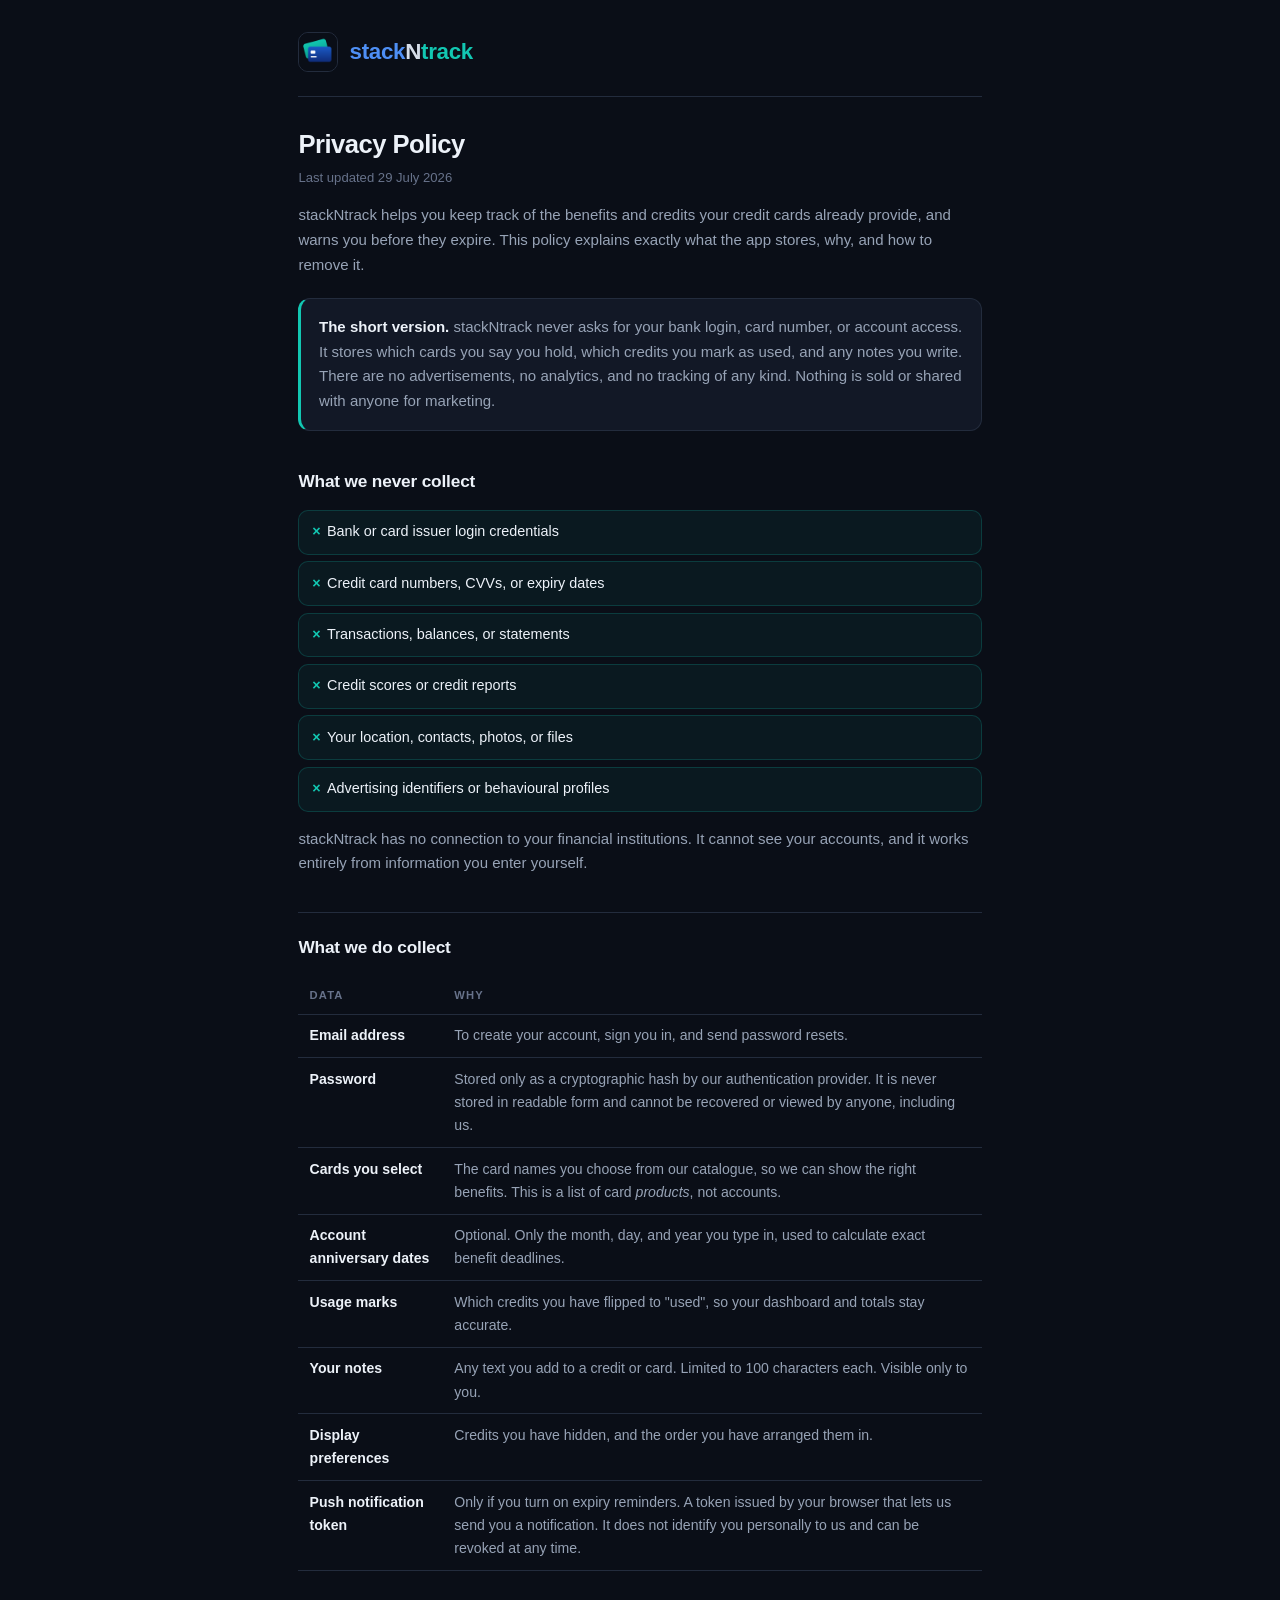
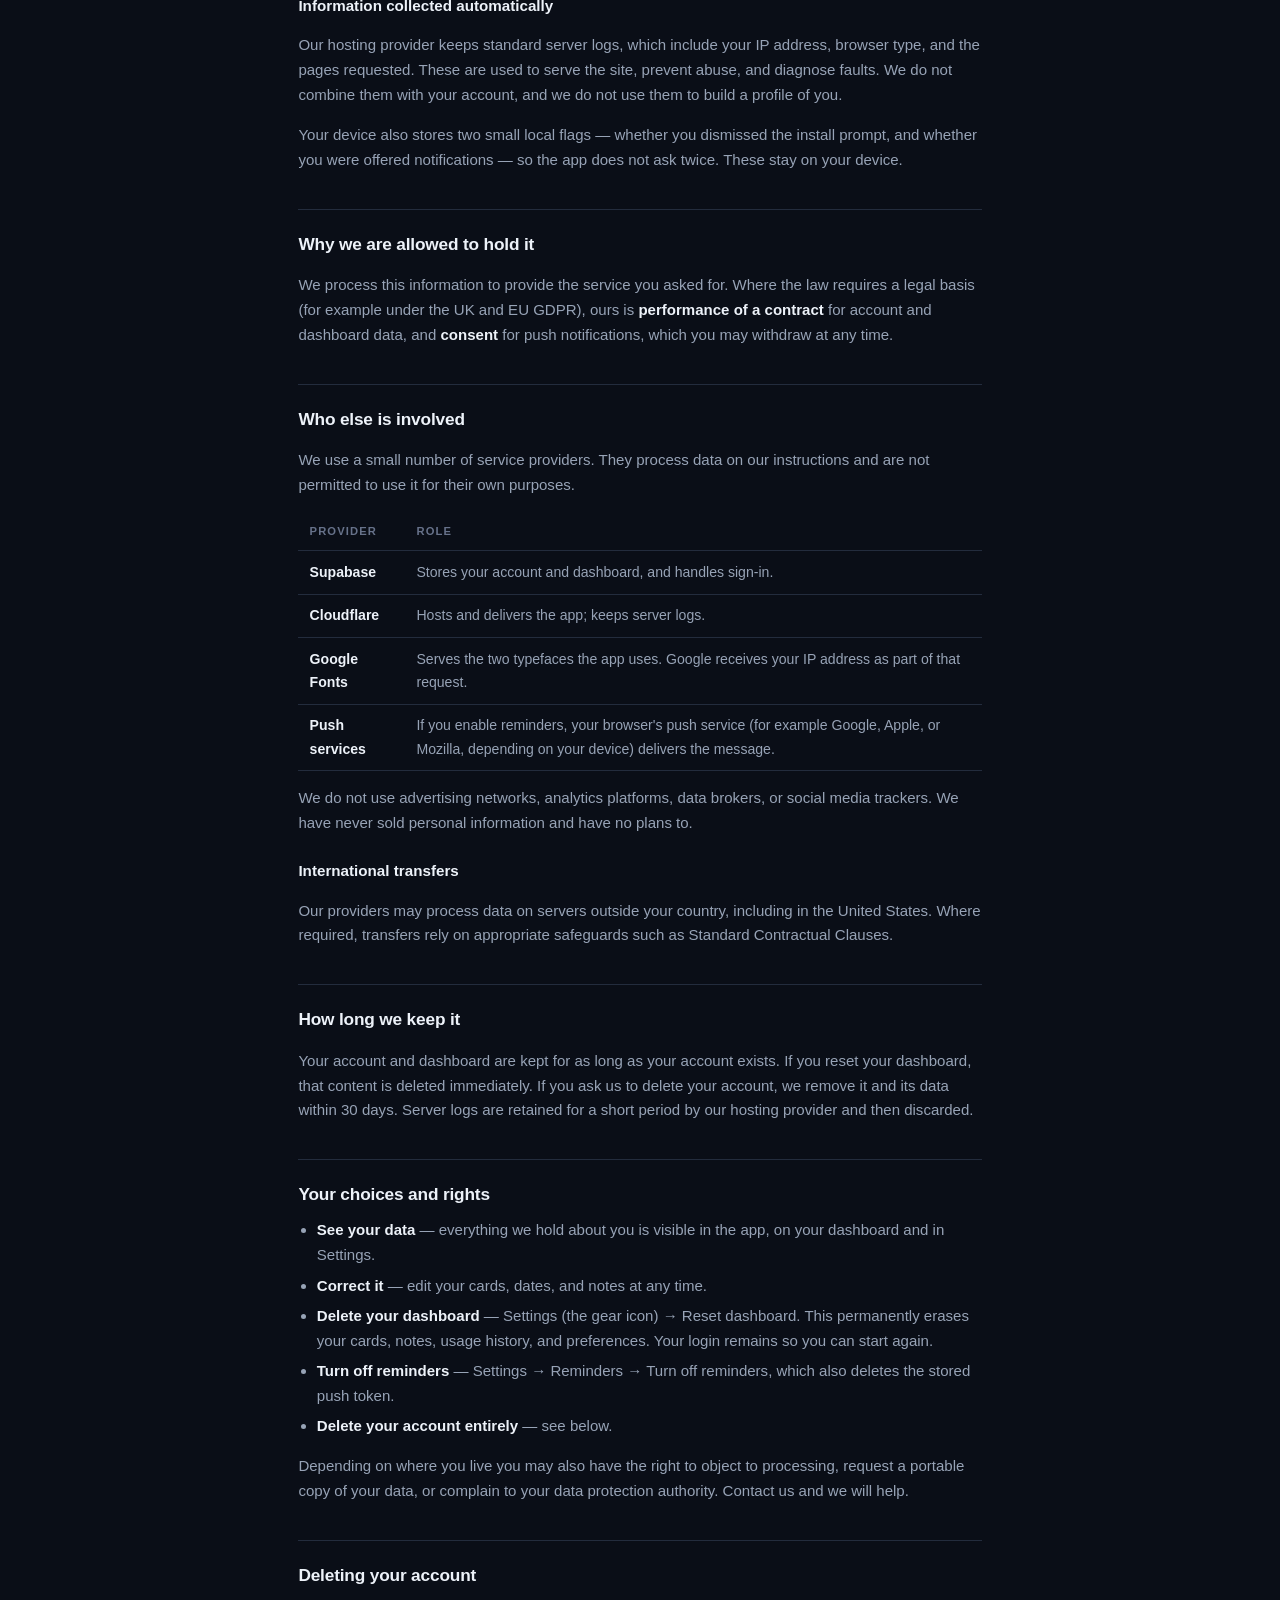
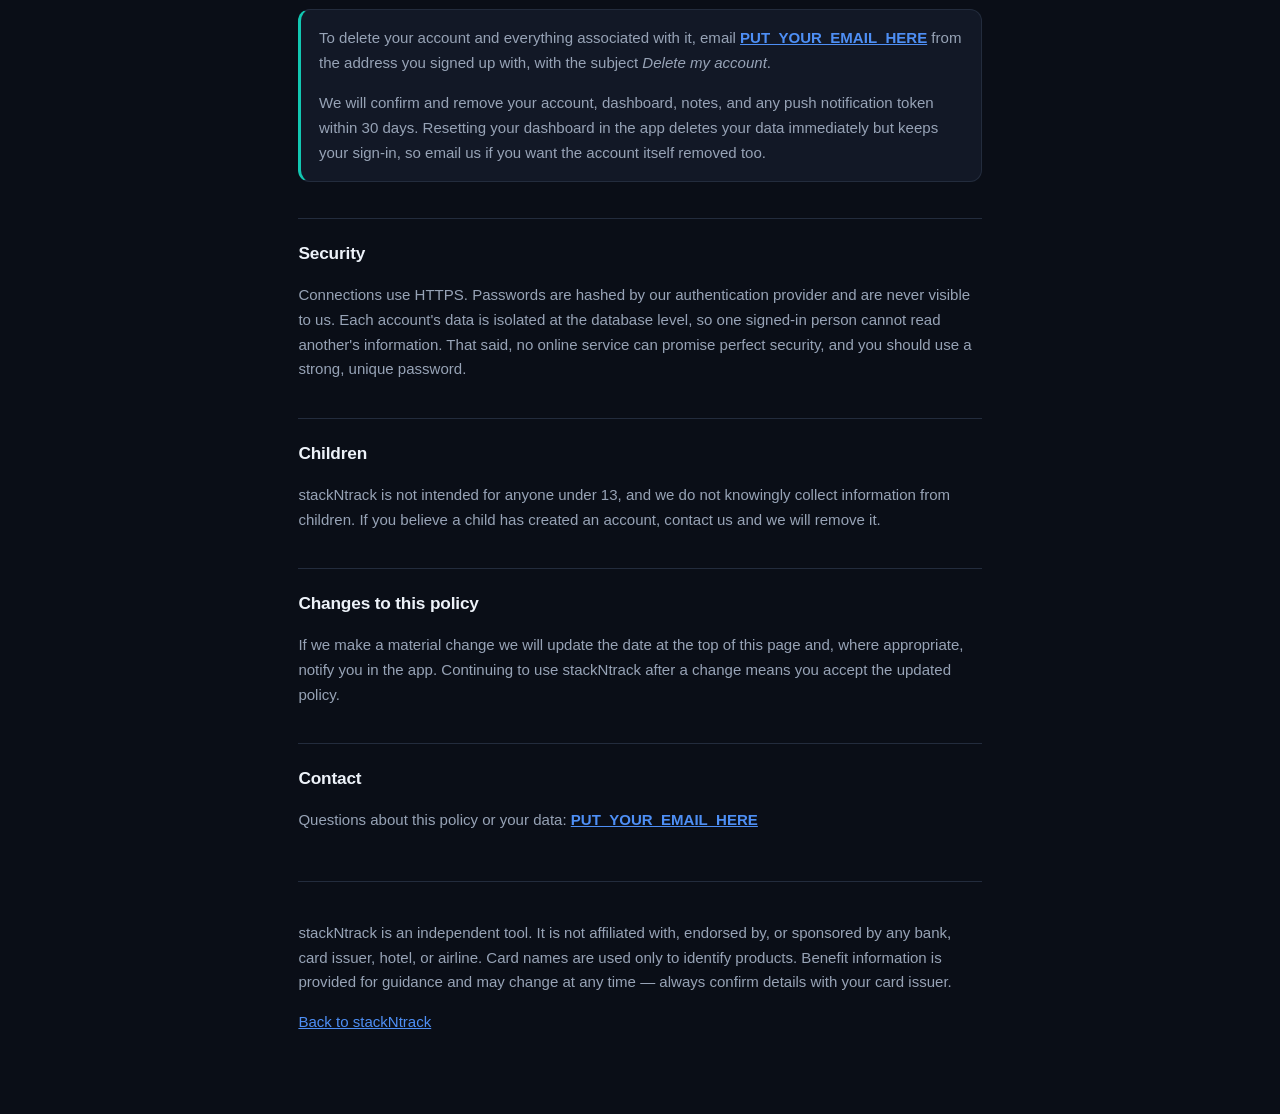
==== privacy.html @ db24781e "Add files via upload" ====
<!DOCTYPE html>
<html lang="en">
<head>
<meta charset="utf-8">
<meta name="viewport" content="width=device-width, initial-scale=1">
<title>Privacy Policy - stackNtrack</title>
<meta name="description" content="How stackNtrack handles your data. No bank logins, no trackers, no advertising.">
<meta name="theme-color" content="#0A0E17">
<link rel="icon" type="image/png" sizes="192x192" href="icon-192.png">
<style>
  :root{
    --felt:#0A0E17; --card:#121826; --hairline:#232C3D;
    --ink:#EDF2F9; --ink-dim:#97A3B6; --ink-faint:#67728A;
    --teal:#12C7B2; --blue:#4E8FF5; --silver:#D6DDE8; --amber:#F5A524;
  }
  *{box-sizing:border-box}
  html,body{margin:0;padding:0}
  body{
    background:radial-gradient(1100px 500px at 50% -10%,rgba(18,199,178,.07),transparent 60%),var(--felt);
    color:var(--ink);
    font-family:-apple-system,BlinkMacSystemFont,'Segoe UI',Roboto,sans-serif;
    font-size:16px; line-height:1.65; -webkit-font-smoothing:antialiased;
  }
  .page{max-width:720px;margin:0 auto;padding:2rem 1.15rem 4rem}
  header{padding-bottom:1.5rem;border-bottom:1px solid var(--hairline);margin-bottom:2rem}
  .brand{display:flex;align-items:center;gap:.7rem;text-decoration:none}
  .brand img{width:40px;height:40px;border-radius:10px;border:1px solid var(--hairline)}
  .wm{font-weight:800;font-size:1.4rem;letter-spacing:-.015em;line-height:1}
  .wm .a{color:var(--blue)} .wm .n{color:var(--silver)} .wm .b{color:var(--teal)}
  h1{font-size:1.6rem;letter-spacing:-.02em;margin:1.5rem 0 .35rem;line-height:1.25}
  .eff{font-size:.82rem;color:var(--ink-faint);margin:0}
  h2{font-size:1.08rem;margin:2.25rem 0 .6rem;letter-spacing:-.01em;
     padding-top:1.25rem;border-top:1px solid var(--hairline)}
  h2:first-of-type{border-top:none;padding-top:0}
  h3{font-size:.95rem;margin:1.4rem 0 .4rem;color:var(--ink)}
  p,li{color:var(--ink-dim);font-size:.94rem}
  ul{padding-left:1.15rem;margin:.5rem 0}
  li{margin:.35rem 0}
  strong{color:var(--ink)}
  a{color:var(--blue)}
  .callout{background:var(--card);border:1px solid var(--hairline);
    border-left:3px solid var(--teal);border-radius:12px;
    padding:1rem 1.1rem;margin:1.25rem 0}
  .callout p:last-child{margin-bottom:0}
  .callout p:first-child{margin-top:0}
  table{width:100%;border-collapse:collapse;margin:.9rem 0;font-size:.88rem}
  th,td{text-align:left;padding:.6rem .7rem;border-bottom:1px solid var(--hairline);
    vertical-align:top;color:var(--ink-dim)}
  th{color:var(--ink-faint);font-size:.7rem;text-transform:uppercase;
     letter-spacing:.1em;font-weight:700}
  code{background:#1B2333;border:1px solid var(--hairline);border-radius:5px;
    padding:.1rem .35rem;font-size:.85em;color:var(--silver)}
  footer{margin-top:3rem;padding-top:1.5rem;border-top:1px solid var(--hairline);
    font-size:.84rem;color:var(--ink-faint)}
  .never{display:grid;gap:.4rem;margin:.9rem 0}
  .never div{background:rgba(18,199,178,.06);border:1px solid rgba(18,199,178,.2);
    border-radius:10px;padding:.6rem .8rem;font-size:.9rem;color:var(--ink)}
  .never span{color:var(--teal);font-weight:800;margin-right:.4rem}
</style>
</head>
<body>
<div class="page">

<header>
  <a class="brand" href="./">
    <img src="icon-192.png" alt="">
    <span class="wm"><span class="a">stack</span><span class="n">N</span><span class="b">track</span></span>
  </a>
</header>

<h1>Privacy Policy</h1>
<p class="eff">Last updated 29 July 2026</p>

<p>stackNtrack helps you keep track of the benefits and credits your credit
cards already provide, and warns you before they expire. This policy
explains exactly what the app stores, why, and how to remove it.</p>

<div class="callout">
  <p><strong>The short version.</strong> stackNtrack never asks for your
  bank login, card number, or account access. It stores which cards you
  say you hold, which credits you mark as used, and any notes you write.
  There are no advertisements, no analytics, and no tracking of any kind.
  Nothing is sold or shared with anyone for marketing.</p>
</div>

<h2>What we never collect</h2>
<div class="never">
  <div><span>&times;</span>Bank or card issuer login credentials</div>
  <div><span>&times;</span>Credit card numbers, CVVs, or expiry dates</div>
  <div><span>&times;</span>Transactions, balances, or statements</div>
  <div><span>&times;</span>Credit scores or credit reports</div>
  <div><span>&times;</span>Your location, contacts, photos, or files</div>
  <div><span>&times;</span>Advertising identifiers or behavioural profiles</div>
</div>
<p>stackNtrack has no connection to your financial institutions. It cannot
see your accounts, and it works entirely from information you enter
yourself.</p>

<h2>What we do collect</h2>

<table>
  <tr><th>Data</th><th>Why</th></tr>
  <tr>
    <td><strong>Email address</strong></td>
    <td>To create your account, sign you in, and send password resets.</td>
  </tr>
  <tr>
    <td><strong>Password</strong></td>
    <td>Stored only as a cryptographic hash by our authentication
    provider. It is never stored in readable form and cannot be
    recovered or viewed by anyone, including us.</td>
  </tr>
  <tr>
    <td><strong>Cards you select</strong></td>
    <td>The card names you choose from our catalogue, so we can show the
    right benefits. This is a list of card <em>products</em>, not
    accounts.</td>
  </tr>
  <tr>
    <td><strong>Account anniversary dates</strong></td>
    <td>Optional. Only the month, day, and year you type in, used to
    calculate exact benefit deadlines.</td>
  </tr>
  <tr>
    <td><strong>Usage marks</strong></td>
    <td>Which credits you have flipped to "used", so your dashboard and
    totals stay accurate.</td>
  </tr>
  <tr>
    <td><strong>Your notes</strong></td>
    <td>Any text you add to a credit or card. Limited to 100 characters
    each. Visible only to you.</td>
  </tr>
  <tr>
    <td><strong>Display preferences</strong></td>
    <td>Credits you have hidden, and the order you have arranged them in.</td>
  </tr>
  <tr>
    <td><strong>Push notification token</strong></td>
    <td>Only if you turn on expiry reminders. A token issued by your
    browser that lets us send you a notification. It does not identify
    you personally to us and can be revoked at any time.</td>
  </tr>
</table>

<h3>Information collected automatically</h3>
<p>Our hosting provider keeps standard server logs, which include your IP
address, browser type, and the pages requested. These are used to serve
the site, prevent abuse, and diagnose faults. We do not combine them with
your account, and we do not use them to build a profile of you.</p>
<p>Your device also stores two small local flags — whether you dismissed
the install prompt, and whether you were offered notifications — so the
app does not ask twice. These stay on your device.</p>

<h2>Why we are allowed to hold it</h2>
<p>We process this information to provide the service you asked for. Where
the law requires a legal basis (for example under the UK and EU GDPR),
ours is <strong>performance of a contract</strong> for account and
dashboard data, and <strong>consent</strong> for push notifications, which
you may withdraw at any time.</p>

<h2>Who else is involved</h2>
<p>We use a small number of service providers. They process data on our
instructions and are not permitted to use it for their own purposes.</p>

<table>
  <tr><th>Provider</th><th>Role</th></tr>
  <tr><td><strong>Supabase</strong></td>
      <td>Stores your account and dashboard, and handles sign-in.</td></tr>
  <tr><td><strong>Cloudflare</strong></td>
      <td>Hosts and delivers the app; keeps server logs.</td></tr>
  <tr><td><strong>Google Fonts</strong></td>
      <td>Serves the two typefaces the app uses. Google receives your IP
      address as part of that request.</td></tr>
  <tr><td><strong>Push services</strong></td>
      <td>If you enable reminders, your browser's push service (for
      example Google, Apple, or Mozilla, depending on your device)
      delivers the message.</td></tr>
</table>

<p>We do not use advertising networks, analytics platforms, data brokers,
or social media trackers. We have never sold personal information and have
no plans to.</p>

<h3>International transfers</h3>
<p>Our providers may process data on servers outside your country,
including in the United States. Where required, transfers rely on
appropriate safeguards such as Standard Contractual Clauses.</p>

<h2>How long we keep it</h2>
<p>Your account and dashboard are kept for as long as your account exists.
If you reset your dashboard, that content is deleted immediately. If you
ask us to delete your account, we remove it and its data within 30 days.
Server logs are retained for a short period by our hosting provider and
then discarded.</p>

<h2>Your choices and rights</h2>
<ul>
  <li><strong>See your data</strong> — everything we hold about you is
  visible in the app, on your dashboard and in Settings.</li>
  <li><strong>Correct it</strong> — edit your cards, dates, and notes at
  any time.</li>
  <li><strong>Delete your dashboard</strong> — Settings (the gear icon)
  &rarr; Reset dashboard. This permanently erases your cards, notes,
  usage history, and preferences. Your login remains so you can start
  again.</li>
  <li><strong>Turn off reminders</strong> — Settings &rarr; Reminders
  &rarr; Turn off reminders, which also deletes the stored push
  token.</li>
  <li><strong>Delete your account entirely</strong> — see below.</li>
</ul>
<p>Depending on where you live you may also have the right to object to
processing, request a portable copy of your data, or complain to your data
protection authority. Contact us and we will help.</p>

<h2>Deleting your account</h2>
<div class="callout">
  <p>To delete your account and everything associated with it, email
  <strong><a href="mailto:PUT_YOUR_EMAIL_HERE">PUT_YOUR_EMAIL_HERE</a></strong>
  from the address you signed up with, with the subject
  <em>Delete my account</em>.</p>
  <p>We will confirm and remove your account, dashboard, notes, and any
  push notification token within 30 days. Resetting your dashboard in the
  app deletes your data immediately but keeps your sign-in, so email us if
  you want the account itself removed too.</p>
</div>

<h2>Security</h2>
<p>Connections use HTTPS. Passwords are hashed by our authentication
provider and are never visible to us. Each account's data is isolated at
the database level, so one signed-in person cannot read another's
information. That said, no online service can promise perfect security,
and you should use a strong, unique password.</p>

<h2>Children</h2>
<p>stackNtrack is not intended for anyone under 13, and we do not
knowingly collect information from children. If you believe a child has
created an account, contact us and we will remove it.</p>

<h2>Changes to this policy</h2>
<p>If we make a material change we will update the date at the top of this
page and, where appropriate, notify you in the app. Continuing to use
stackNtrack after a change means you accept the updated policy.</p>

<h2>Contact</h2>
<p>Questions about this policy or your data:
<strong><a href="mailto:PUT_YOUR_EMAIL_HERE">PUT_YOUR_EMAIL_HERE</a></strong></p>

<footer>
  <p>stackNtrack is an independent tool. It is not affiliated with,
  endorsed by, or sponsored by any bank, card issuer, hotel, or airline.
  Card names are used only to identify products. Benefit information is
  provided for guidance and may change at any time — always confirm
  details with your card issuer.</p>
  <p><a href="./">Back to stackNtrack</a></p>
</footer>

</div>
</body>
</html>
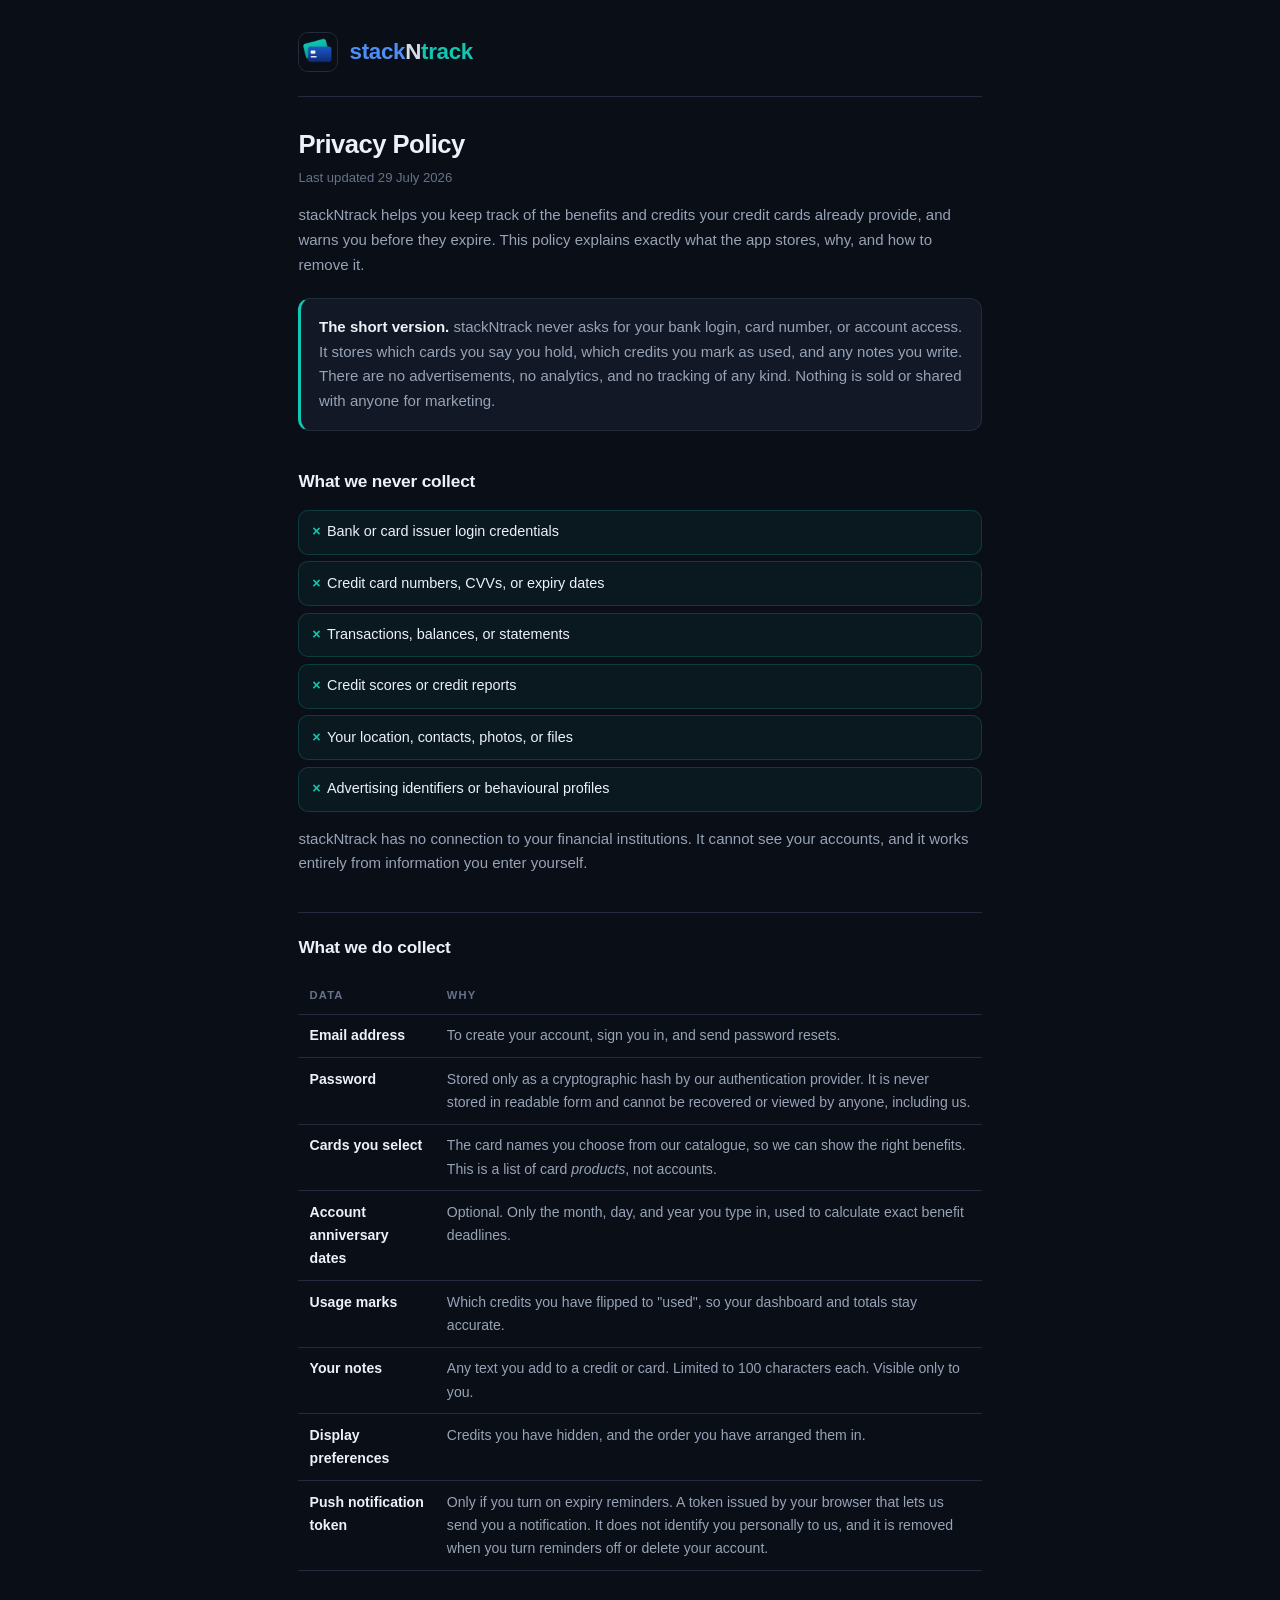
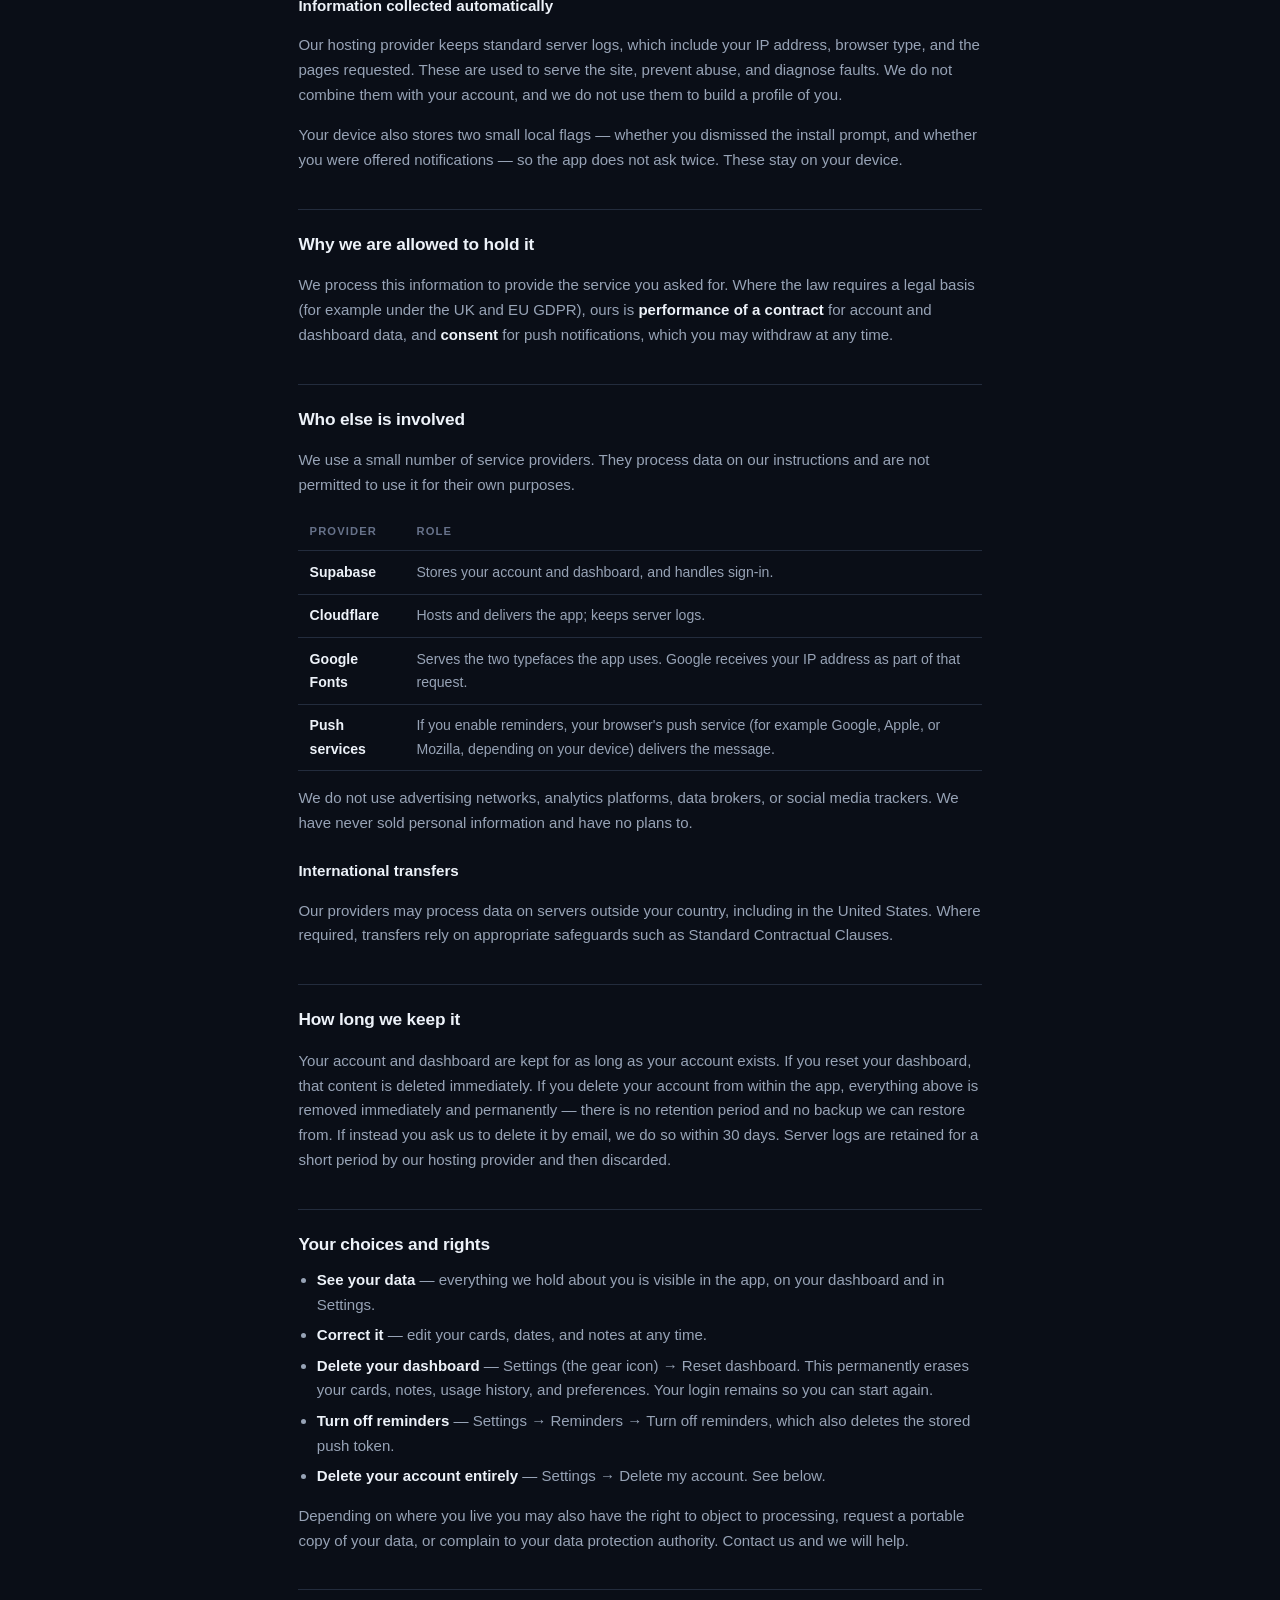
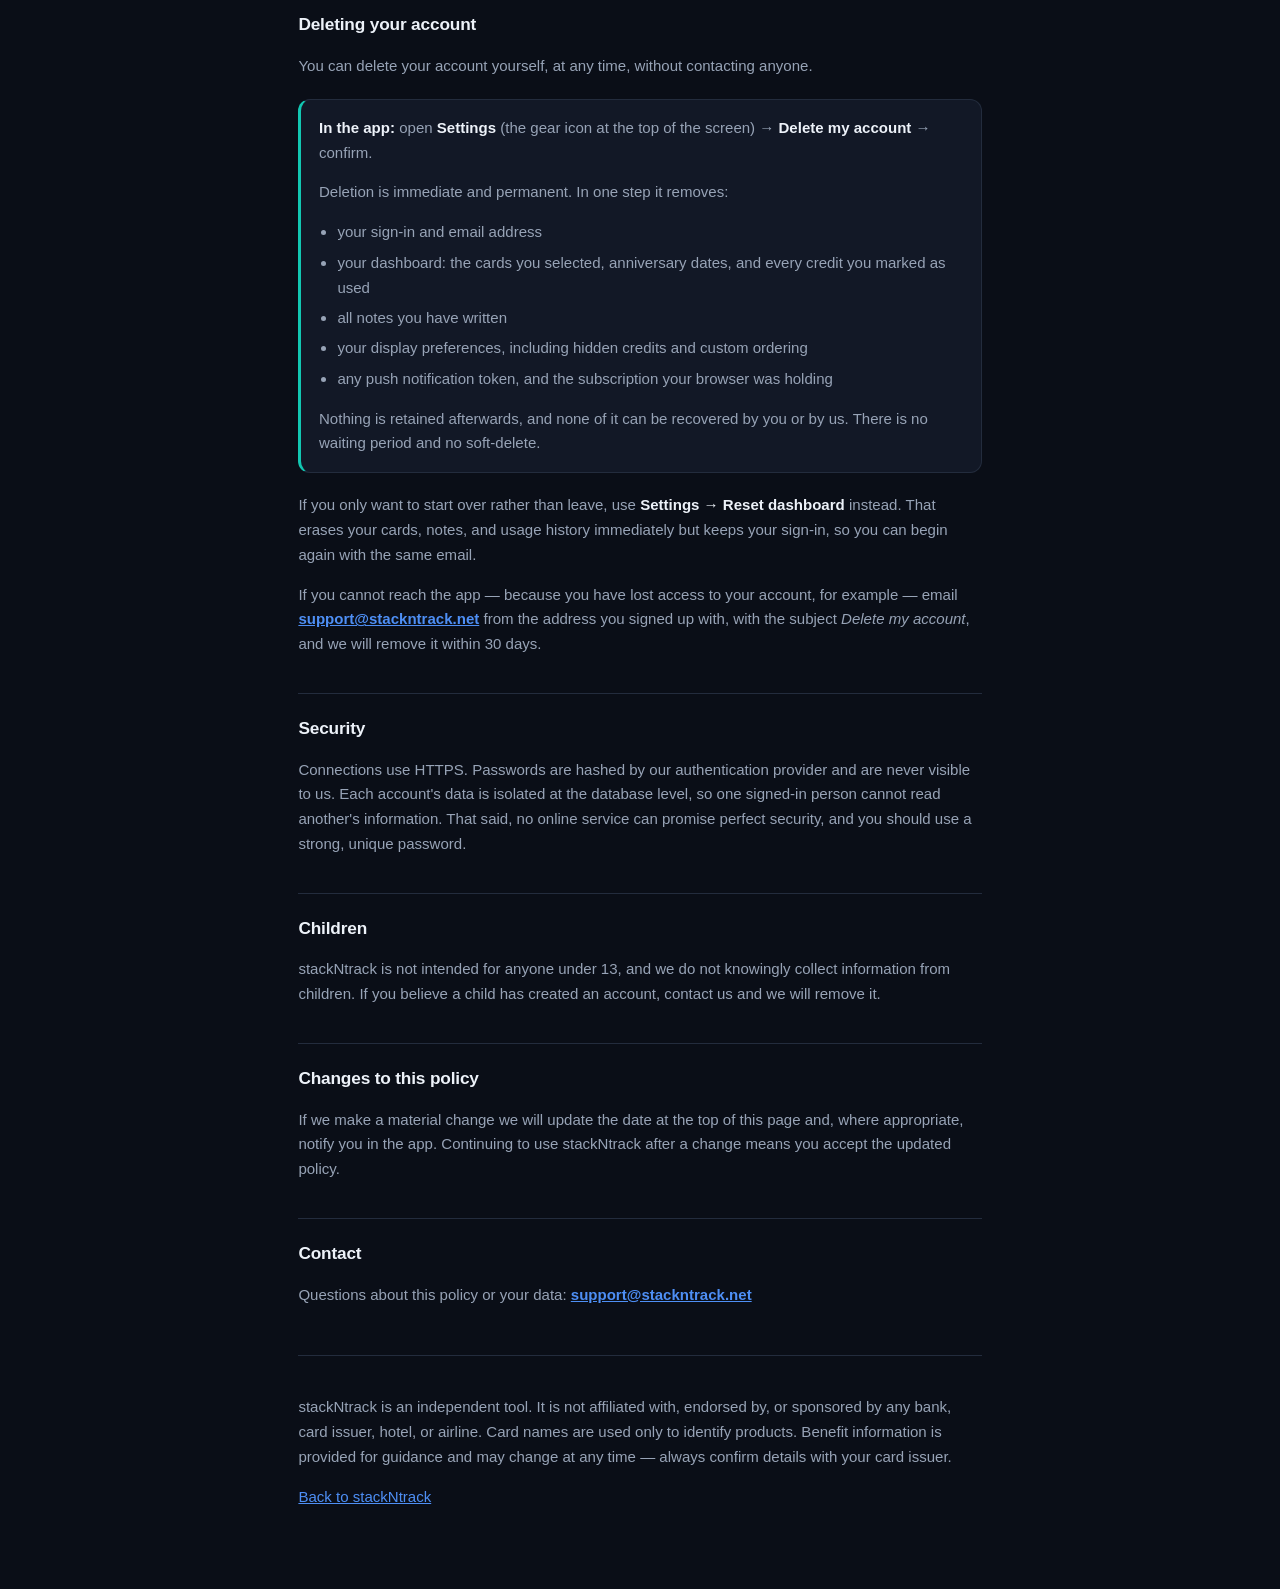
==== commit 23259649: "Add files via upload" ====
--- a/privacy.html
+++ b/privacy.html
@@ -139,7 +139,8 @@
     <td><strong>Push notification token</strong></td>
     <td>Only if you turn on expiry reminders. A token issued by your
     browser that lets us send you a notification. It does not identify
-    you personally to us and can be revoked at any time.</td>
+    you personally to us, and it is removed when you turn reminders off or
+    delete your account.</td>
   </tr>
 </table>
 
@@ -190,7 +191,10 @@
 <h2>How long we keep it</h2>
 <p>Your account and dashboard are kept for as long as your account exists.
 If you reset your dashboard, that content is deleted immediately. If you
-ask us to delete your account, we remove it and its data within 30 days.
+delete your account from within the app, everything above is removed
+immediately and permanently — there is no retention period and no
+backup we can restore from. If instead you ask us to delete it by email,
+we do so within 30 days.
 Server logs are retained for a short period by our hosting provider and
 then discarded.</p>
 
@@ -207,23 +211,45 @@
   <li><strong>Turn off reminders</strong> — Settings &rarr; Reminders
   &rarr; Turn off reminders, which also deletes the stored push
   token.</li>
-  <li><strong>Delete your account entirely</strong> — see below.</li>
+  <li><strong>Delete your account entirely</strong> — Settings &rarr; Delete my account. See below.</li>
 </ul>
 <p>Depending on where you live you may also have the right to object to
 processing, request a portable copy of your data, or complain to your data
 protection authority. Contact us and we will help.</p>
 
 <h2>Deleting your account</h2>
+<p>You can delete your account yourself, at any time, without contacting
+anyone.</p>
+
 <div class="callout">
-  <p>To delete your account and everything associated with it, email
-  <strong><a href="mailto:PUT_YOUR_EMAIL_HERE">PUT_YOUR_EMAIL_HERE</a></strong>
-  from the address you signed up with, with the subject
-  <em>Delete my account</em>.</p>
-  <p>We will confirm and remove your account, dashboard, notes, and any
-  push notification token within 30 days. Resetting your dashboard in the
-  app deletes your data immediately but keeps your sign-in, so email us if
-  you want the account itself removed too.</p>
-</div>
+  <p><strong>In the app:</strong> open <strong>Settings</strong> (the gear
+  icon at the top of the screen) &rarr; <strong>Delete my account</strong>
+  &rarr; confirm.</p>
+  <p>Deletion is immediate and permanent. In one step it removes:</p>
+  <ul>
+    <li>your sign-in and email address</li>
+    <li>your dashboard: the cards you selected, anniversary dates, and
+    every credit you marked as used</li>
+    <li>all notes you have written</li>
+    <li>your display preferences, including hidden credits and custom
+    ordering</li>
+    <li>any push notification token, and the subscription your browser
+    was holding</li>
+  </ul>
+  <p>Nothing is retained afterwards, and none of it can be recovered by
+  you or by us. There is no waiting period and no soft-delete.</p>
+</div>
+
+<p>If you only want to start over rather than leave, use
+<strong>Settings &rarr; Reset dashboard</strong> instead. That erases your
+cards, notes, and usage history immediately but keeps your sign-in, so you
+can begin again with the same email.</p>
+
+<p>If you cannot reach the app — because you have lost access to
+your account, for example — email
+<strong><a href="mailto:support@stackntrack.net">support@stackntrack.net</a></strong>
+from the address you signed up with, with the subject <em>Delete my
+account</em>, and we will remove it within 30 days.</p>
 
 <h2>Security</h2>
 <p>Connections use HTTPS. Passwords are hashed by our authentication
@@ -244,7 +270,7 @@
 
 <h2>Contact</h2>
 <p>Questions about this policy or your data:
-<strong><a href="mailto:PUT_YOUR_EMAIL_HERE">PUT_YOUR_EMAIL_HERE</a></strong></p>
+<strong><a href="mailto:support@stackntrack.net">support@stackntrack.net</a></strong></p>
 
 <footer>
   <p>stackNtrack is an independent tool. It is not affiliated with,
